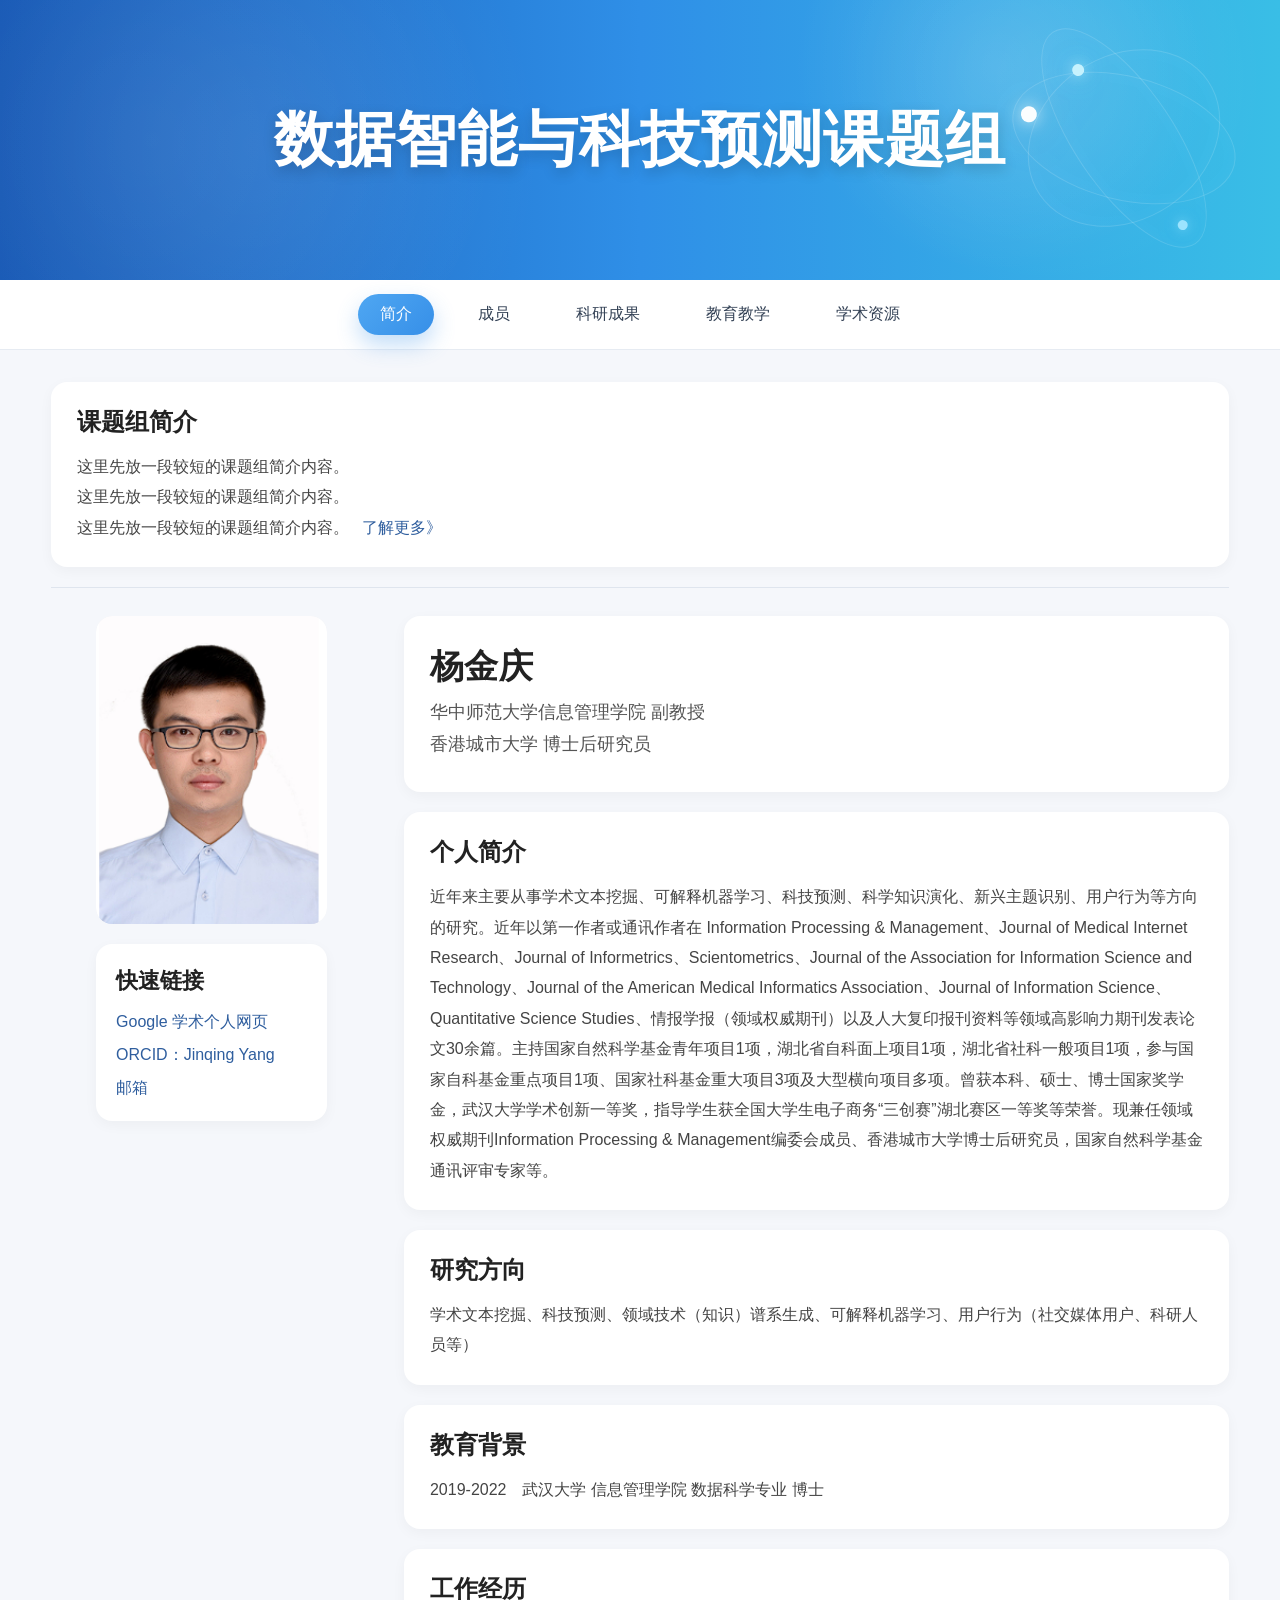
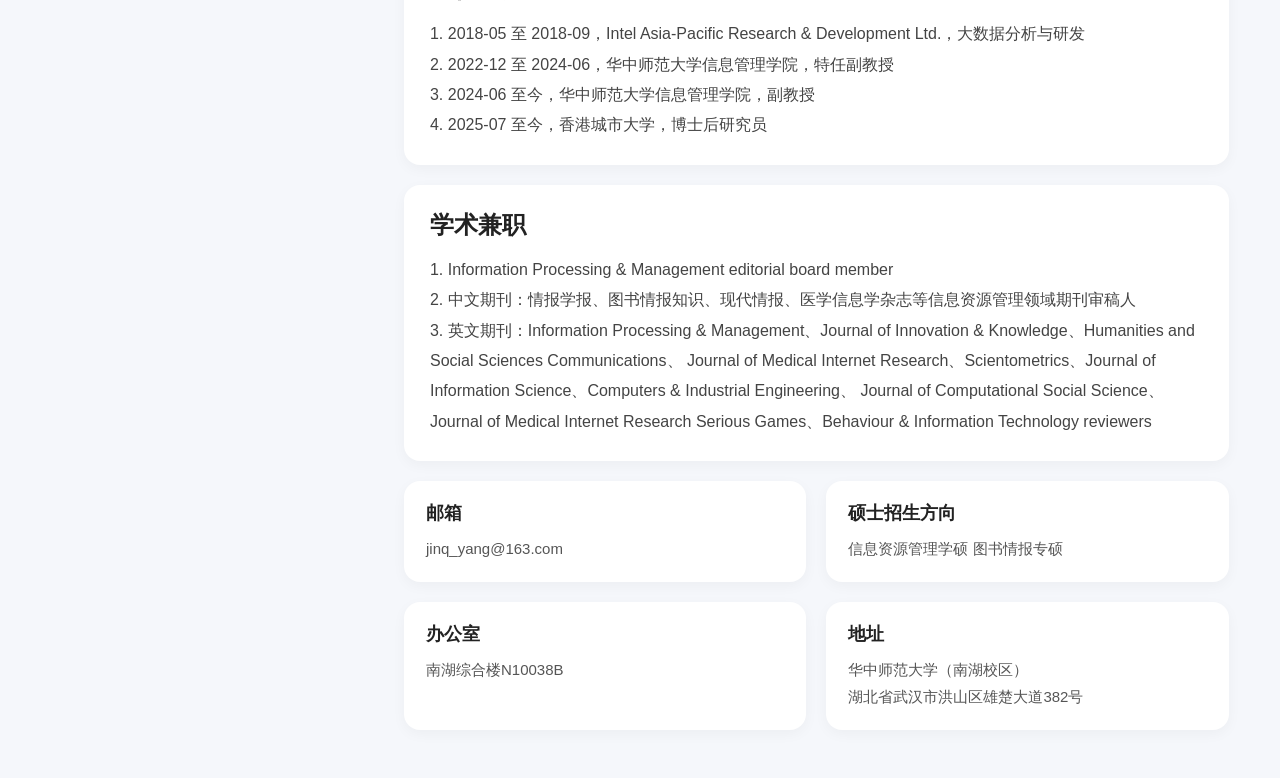
==== index.html @ ea727f75 "Add files via upload" ====
<!DOCTYPE html>
<html lang="zh-CN">
<head>
  <meta charset="UTF-8" />
  <meta name="viewport" content="width=device-width, initial-scale=1.0" />
  <title>简介 - 数据智能与科技预测课题组</title>
  <link rel="stylesheet" href="css/common.css" />
  <link rel="stylesheet" href="css/index.css" />
</head>
<body>

  <header class="site-header hero-header">
    <div class="hero-inner">
      <div class="hero-text">
        <h1>数据智能与科技预测课题组</h1>
      </div>

      <div class="hero-decoration" aria-hidden="true">
        <div class="tri-system">
          <div class="tri-core"></div>
          <div class="orbit orbit-a"></div>
          <div class="orbit orbit-b"></div>
          <div class="orbit orbit-c"></div>
          <div class="orbit-spin orbit-spin-a">
            <span class="star star-a"></span>
          </div>
          <div class="orbit-spin orbit-spin-b">
            <span class="star star-b"></span>
          </div>
          <div class="orbit-spin orbit-spin-c">
            <span class="star star-c"></span>
          </div>
        </div>
      </div>
    </div>
  </header>

  <nav class="navbar">
    <a href="index.html" class="current">简介</a>
    <a href="people.html">成员</a>
    <a href="research.html">科研成果</a>
    <a href="teaching.html">教育教学</a>
    <a href="resources.html">学术资源</a>
  </nav>

  <main class="container">

    <div class="group-intro-card hover-card">
      <h3>课题组简介</h3>
      <p>
        这里先放一段较短的课题组简介内容。<br>
        这里先放一段较短的课题组简介内容。<br>
        这里先放一段较短的课题组简介内容。
        <span class="more-link" id="openGroupIntro">了解更多》</span>
      </p>
    </div>

    <div class="intro-divider"></div>

    <section class="intro-main">
      <div class="intro-left">
        <div class="teacher-photo">
          <img src="images/yangjinqing.png" alt="杨金庆照片">
        </div>

        <div class="quick-links-card hover-card">
          <h3>快速链接</h3>
          <ul>
            <li><a href="https://scholar.google.com/citations?hl=en&user=4vcPqGYAAAAJ" target="_blank" rel="noreferrer">Google 学术个人网页</a></li>
            <li><a href="https://orcid.org/0000-0002-2228-2462" target="_blank" rel="noreferrer">ORCID：Jinqing Yang</a></li>
            <li><button type="button" class="copy-email-btn" data-email="jinq_yang@163.com">邮箱</button></li>
          </ul>
        </div>
      </div>

      <div class="intro-right">

        <div class="teacher-basic hover-card">
          <h2>杨金庆</h2>
          <p class="teacher-title">华中师范大学信息管理学院 副教授</p>
          <p class="teacher-unit">香港城市大学 博士后研究员</p>
        </div>

        <div class="info-card hover-card">
          <h3>个人简介</h3>
          <p>
            近年来主要从事学术文本挖掘、可解释机器学习、科技预测、科学知识演化、新兴主题识别、用户行为等方向的研究。近年以第一作者或通讯作者在 Information Processing &amp; Management、Journal of Medical Internet Research、Journal of Informetrics、Scientometrics、Journal of the Association for Information Science and Technology、Journal of the American Medical Informatics Association、Journal of Information Science、Quantitative Science Studies、情报学报（领域权威期刊）以及人大复印报刊资料等领域高影响力期刊发表论文30余篇。主持国家自然科学基金青年项目1项，湖北省自科面上项目1项，湖北省社科一般项目1项，参与国家自科基金重点项目1项、国家社科基金重大项目3项及大型横向项目多项。曾获本科、硕士、博士国家奖学金，武汉大学学术创新一等奖，指导学生获全国大学生电子商务“三创赛”湖北赛区一等奖等荣誉。现兼任领域权威期刊Information Processing & Management编委会成员、香港城市大学博士后研究员，国家自然科学基金通讯评审专家等。
          </p>
        </div>

        <div class="info-card hover-card">
          <h3>研究方向</h3>
          <p>学术文本挖掘、科技预测、领域技术（知识）谱系生成、可解释机器学习、用户行为（社交媒体用户、科研人员等）</p>
        </div>

        <div class="info-card hover-card">
          <h3>教育背景</h3>
          <p>2019-2022　武汉大学 信息管理学院 数据科学专业 博士</p>
        </div>

        <div class="info-card hover-card">
          <h3>工作经历</h3>
          <p>
            1. 2018-05 至 2018-09，Intel Asia-Pacific Research &amp; Development Ltd.，大数据分析与研发<br>
            2. 2022-12 至 2024-06，华中师范大学信息管理学院，特任副教授<br>
            3. 2024-06 至今，华中师范大学信息管理学院，副教授<br>
            4. 2025-07 至今，香港城市大学，博士后研究员
          </p>
        </div>

        <div class="info-card hover-card">
          <h3>学术兼职</h3>
          <p>
            1. Information Processing &amp; Management editorial board member<br>
            2. 中文期刊：情报学报、图书情报知识、现代情报、医学信息学杂志等信息资源管理领域期刊审稿人<br>
            3. 英文期刊：Information Processing &amp; Management、Journal of Innovation &amp; Knowledge、Humanities and Social Sciences Communications、
            Journal of Medical Internet Research、Scientometrics、Journal of Information Science、Computers &amp; Industrial Engineering、
            Journal of Computational Social Science、Journal of Medical Internet Research Serious Games、Behaviour &amp; Information Technology reviewers
          </p>
        </div>

        <div class="contact-grid">
          <div class="contact-box hover-card">
            <h4>邮箱</h4>
            <p><button type="button" class="copy-email-btn copy-email-inline" data-email="jinq_yang@163.com">jinq_yang@163.com</button></p>
          </div>

          <div class="contact-box hover-card">
            <h4>硕士招生方向</h4>
            <p>信息资源管理学硕 图书情报专硕</p>
          </div>

          <div class="contact-box hover-card">
            <h4>办公室</h4>
            <p>南湖综合楼N10038B</p>
          </div>

          <div class="contact-box hover-card">
            <h4>地址</h4>
            <p>华中师范大学（南湖校区）<br>湖北省武汉市洪山区雄楚大道382号</p>
          </div>
        </div>
      </div>
    </section>

  </main>

  <div class="modal-overlay" id="groupIntroModal">
    <div class="modal-box intro-modal-box">
      <button class="close-btn" id="closeGroupIntro">×</button>
      <h2>课题组介绍</h2>
      <div class="modal-content">
        <p>
          数据智能与科技预测课题组围绕学术文本挖掘、科技预测、知识演化、新兴主题识别、可解释机器学习与用户行为分析等方向开展研究，
          关注从多源科技文献、知识网络与用户行为数据中挖掘高价值模式，服务于科学知识发现、领域演化理解与前沿态势感知。
          课题组近年来在 Information Processing &amp; Management、Journal of Informetrics、Scientometrics、
          Journal of Medical Internet Research、情报学报等期刊持续发表代表性成果，并承担国家自然科学基金、
          湖北省自然科学基金、湖北省社会科学基金及多类开放基金项目，形成了较为稳定的科研方向与学生培养体系。
        </p>

        <div class="group-photo-row">
          <div class="group-photo-placeholder">照片1</div>
          <div class="group-photo-placeholder">照片2</div>
          <div class="group-photo-placeholder">照片3</div>
        </div>
      </div>
    </div>
  </div>

  <script src="js/hero-sync.js"></script>
  <script src="js/index.js"></script>
</body>
</html>
---- css/common.css ----
html {
  scroll-behavior: smooth;
}

* {
  box-sizing: border-box;
}

body {
  margin: 0;
  font-family: "Microsoft YaHei", "PingFang SC", "Helvetica Neue", Arial, sans-serif;
  background: #f5f7fb;
  color: #333;
}

/* 顶部标题区 */
.site-header.hero-header {
  position: relative;
  overflow: hidden;
  margin: 0;
  padding: 0;
  border-bottom: none;
  background:
    radial-gradient(circle at 78% 24%, rgba(255,255,255,0.12) 0%, transparent 20%),
    radial-gradient(circle at 20% 52%, rgba(255,255,255,0.06) 0%, transparent 28%),
    linear-gradient(90deg, #1658b5 0%, #2f8fe7 50%, #39bee6 100%);
}

.hero-inner {
  position: relative;
  width: min(1200px, 96%);
  margin: 0 auto;
  min-height: 280px;
  display: flex;
  align-items: center;
  justify-content: center;
  padding: 48px 56px;
  overflow: visible;
  background: transparent;
}

.hero-text {
  position: relative;
  z-index: 3;
  width: 100%;
  text-align: center;
}

.site-header.hero-header h1 {
  margin: 0;
  font-size: 60px;
  font-weight: 800;
  color: #ffffff;
  letter-spacing: 1px;
  line-height: 1.2;
  text-shadow: 0 5px 14px rgba(0, 0, 0, 0.18);
}

.hero-decoration {
  position: absolute;
  inset: 0;
  pointer-events: none;
  z-index: 2;
}

.tri-system,
.earthmoon-system,
.solar-system,
.planetary-system,
.resource-system,
.vortex-system {
  position: absolute;
  top: 14px;
  right: -64px;
  width: 360px;
  height: 248px;
  opacity: 0.98;
  filter: drop-shadow(0 18px 30px rgba(10, 52, 112, 0.18));
}

.tri-core {
  display: none;
}

.orbit,
.orbit-spin {
  position: absolute;
  left: 50%;
  top: 50%;
  transform-origin: center;
}

.orbit {
  border: 1.5px solid rgba(255, 255, 255, 0.15);
  border-radius: 50%;
  box-shadow: inset 0 0 24px rgba(255, 255, 255, 0.03);
}

.orbit-a,
.orbit-spin-a {
  width: 228px;
  height: 124px;
  margin-left: -114px;
  margin-top: -62px;
  transform: rotate(14deg);
}

.orbit-b,
.orbit-spin-b {
  width: 204px;
  height: 164px;
  margin-left: -102px;
  margin-top: -82px;
  transform: rotate(-34deg);
}

.orbit-c,
.orbit-spin-c {
  width: 256px;
  height: 100px;
  margin-left: -128px;
  margin-top: -50px;
  transform: rotate(56deg);
}

.orbit-spin-a {
  animation: orbitSpinA 11s linear infinite;
  animation-delay: var(--orbit-delay-a, 0s);
}

.orbit-spin-b {
  animation: orbitSpinB 16s linear infinite reverse;
  animation-delay: var(--orbit-delay-b, 0s);
}

.orbit-spin-c {
  animation: orbitSpinC 9s linear infinite;
  animation-delay: var(--orbit-delay-c, 0s);
}

.star {
  position: absolute;
  border-radius: 50%;
}

.star-a {
  left: 8px;
  top: calc(50% - 8px);
  width: 16px;
  height: 16px;
  background: #ffffff;
  box-shadow:
    0 0 16px rgba(255, 255, 255, 0.78),
    0 0 34px rgba(255, 255, 255, 0.36);
}

.star-b {
  left: calc(50% - 6px);
  top: -6px;
  width: 12px;
  height: 12px;
  background: #c9f4ff;
  box-shadow:
    0 0 14px rgba(201, 244, 255, 0.72),
    0 0 28px rgba(108, 220, 255, 0.34);
}

.star-c {
  right: 18px;
  top: calc(50% - 5px);
  width: 10px;
  height: 10px;
  background: #9ee4ff;
  box-shadow:
    0 0 12px rgba(158, 228, 255, 0.7),
    0 0 24px rgba(86, 195, 255, 0.28);
}

.earthmoon-orbit,
.earth-body,
.moon-orbit-spin,
.moon-orbit,
.moon-body,
.sun-body,
.earth-solar-orbit,
.earth-solar-spin,
.earth-solar-body,
.moon-solar-orbit,
.moon-solar-spin,
.moon-solar-body,
.planetary-orbit,
.planetary-spin,
.planetary-body,
.resource-orbit,
.resource-spin,
.resource-body,
.vortex-ring,
.vortex-particle {
  position: absolute;
}

.earthmoon-orbit,
.earth-solar-orbit,
.moon-orbit,
.moon-solar-orbit,
.planetary-orbit,
.resource-orbit {
  border: 1.5px solid rgba(255,255,255,0.22);
  border-radius: 50%;
  box-shadow: inset 0 0 18px rgba(255, 255, 255, 0.05);
}

.earthmoon-system {
  top: 18px;
}

.earthmoon-orbit {
  display: none;
}

.earth-body {
  left: 194px;
  top: 98px;
  width: 24px;
  height: 24px;
  border-radius: 50%;
  background: radial-gradient(circle at 35% 35%, #ffffff 0%, #edf7ff 42%, #b8d4eb 78%, #89abc7 100%);
  box-shadow:
    0 0 18px rgba(241, 248, 255, 0.34),
    0 0 34px rgba(167, 197, 223, 0.2);
}

.moon-orbit-spin {
  left: 204px;
  top: 65px;
  width: 74px;
  height: 74px;
  animation: moonAroundEarth 4.8s linear infinite;
}

.moon-orbit {
  inset: 50%;
  width: 76px;
  height: 1.5px;
  margin-left: -38px;
  margin-top: -1px;
  border: none;
  border-radius: 999px;
  background: linear-gradient(90deg, rgba(255,255,255,0.18), rgba(255,255,255,0.72), rgba(255,255,255,0.18));
  transform-origin: left center;
  box-shadow: 0 0 12px rgba(255,255,255,0.14);
}

.moon-body {
  position: absolute;
  right: -2px;
  top: calc(50% - 7px);
  width: 15px;
  height: 15px;
  border-radius: 50%;
  background: radial-gradient(circle at 30% 30%, #ffffff 0%, #f3f8ff 55%, #d6e1ee 100%);
  box-shadow:
    0 0 10px rgba(243, 248, 255, 0.3),
    0 0 18px rgba(202, 215, 231, 0.16);
}

.solar-system {
  top: 14px;
}

.sun-body {
  left: 92px;
  top: 92px;
  width: 36px;
  height: 36px;
  border-radius: 50%;
  background: radial-gradient(circle, #ffffff 0%, #f2f8ff 40%, #d6e5f4 72%, #acc4da 100%);
  box-shadow:
    0 0 24px rgba(242, 248, 255, 0.42),
    0 0 48px rgba(172, 196, 218, 0.2);
}

.earth-solar-orbit {
  left: 80px;
  top: 44px;
  width: 212px;
  height: 136px;
}

.earth-solar-spin {
  left: 186px;
  top: 112px;
  width: 2px;
  height: 2px;
  animation: earthAroundSun 9s linear infinite;
}

.earth-solar-body {
  position: absolute;
  left: -10px;
  top: -10px;
  width: 20px;
  height: 20px;
  border-radius: 50%;
  background: radial-gradient(circle at 35% 35%, #ffffff 0%, #eaf5ff 44%, #b5d3ea 100%);
  box-shadow:
    0 0 14px rgba(234, 245, 255, 0.26),
    0 0 24px rgba(181, 211, 234, 0.16);
}

.moon-solar-orbit {
  left: -24px;
  top: -24px;
  width: 48px;
  height: 48px;
}

.moon-solar-spin {
  position: absolute;
  inset: 0;
  animation: moonAroundEarth 2.7s linear infinite;
}

.moon-solar-body {
  position: absolute;
  right: -4px;
  top: calc(50% - 6px);
  width: 12px;
  height: 12px;
  border-radius: 50%;
  background: radial-gradient(circle at 30% 30%, #ffffff 0%, #f5f9ff 52%, #d7e1eb 100%);
  box-shadow: 0 0 12px rgba(245, 249, 255, 0.22);
}

.planetary-system {
  top: 14px;
}

.planetary-orbit.orbit-one {
  left: 118px;
  top: 28px;
  width: 182px;
  height: 98px;
  transform: rotate(16deg);
}

.planetary-orbit.orbit-two {
  left: 106px;
  top: 64px;
  width: 164px;
  height: 132px;
  transform: rotate(-26deg);
}

.planetary-orbit.orbit-three {
  left: 166px;
  top: 52px;
  width: 116px;
  height: 166px;
  transform: rotate(34deg);
}

.planetary-spin {
  width: 182px;
  height: 98px;
  left: 118px;
  top: 28px;
  animation: orbitOneSpin 7.8s linear infinite;
}

.planetary-spin.spin-two {
  width: 164px;
  height: 132px;
  left: 106px;
  top: 64px;
  animation: orbitTwoSpin 6.4s linear infinite reverse;
}

.planetary-spin.spin-three {
  width: 116px;
  height: 166px;
  left: 166px;
  top: 52px;
  animation: orbitThreeSpin 9.4s linear infinite;
}

.planetary-body {
  position: absolute;
  border-radius: 50%;
}

.planetary-body.body-one {
  left: -9px;
  top: calc(50% - 9px);
  width: 18px;
  height: 18px;
  background: radial-gradient(circle, #ffffff 0%, #eff6fd 48%, #bfd0e0 100%);
  box-shadow:
    0 0 14px rgba(239, 246, 253, 0.26),
    0 0 24px rgba(191, 208, 224, 0.16);
}

.planetary-body.body-two {
  left: calc(50% - 8px);
  top: -8px;
  width: 16px;
  height: 16px;
  background: radial-gradient(circle, #ffffff 0%, #f2f7fd 50%, #c8d6e4 100%);
  box-shadow:
    0 0 14px rgba(242, 247, 253, 0.24),
    0 0 22px rgba(200, 214, 228, 0.16);
}

.planetary-body.body-three {
  right: -7px;
  top: calc(50% - 7px);
  width: 14px;
  height: 14px;
  background: radial-gradient(circle, #ffffff 0%, #eef4fa 54%, #b6c8d9 100%);
  box-shadow:
    0 0 14px rgba(238, 244, 250, 0.24),
    0 0 22px rgba(182, 200, 217, 0.16);
}

.resource-system {
  top: 18px;
}

.resource-orbit {
  left: 130px;
  top: 44px;
  width: 176px;
  height: 122px;
  transform: rotate(-18deg);
}

.resource-spin {
  left: 130px;
  top: 44px;
  width: 176px;
  height: 122px;
}

.resource-spin-a {
  animation: orbitOneSpin 8.6s linear infinite;
}

.resource-spin-b {
  animation: orbitTwoSpin 6.8s linear infinite reverse;
}

.resource-body {
  position: absolute;
  border-radius: 50%;
  background: radial-gradient(circle, #ffffff 0%, #edf4fb 54%, #bfd0df 100%);
  box-shadow:
    0 0 14px rgba(237, 244, 251, 0.26),
    0 0 24px rgba(191, 208, 223, 0.16);
}

.resource-body-a {
  left: -8px;
  top: calc(50% - 8px);
  width: 16px;
  height: 16px;
}

.resource-body-b {
  right: -6px;
  top: calc(50% - 6px);
  width: 12px;
  height: 12px;
  opacity: 0.92;
}

.vortex-ring {
  border: 1.5px solid rgba(255,255,255,0.14);
  border-radius: 50%;
  transform-origin: center;
}

.vortex-ring-a {
  left: 118px;
  top: 42px;
  width: 154px;
  height: 154px;
  animation: vortexSpinA 9s linear infinite;
}

.vortex-ring-b {
  left: 138px;
  top: 62px;
  width: 114px;
  height: 114px;
  animation: vortexSpinB 6.5s linear infinite reverse;
}

.vortex-ring-c {
  left: 156px;
  top: 80px;
  width: 78px;
  height: 78px;
  animation: vortexSpinA 4.8s linear infinite;
}

.vortex-ring-d {
  left: 176px;
  top: 100px;
  width: 38px;
  height: 38px;
  animation: vortexSpinB 3.6s linear infinite reverse;
}

.vortex-particle {
  width: 10px;
  height: 10px;
  border-radius: 50%;
  background: rgba(241, 252, 255, 0.96);
  box-shadow:
    0 0 12px rgba(241, 252, 255, 0.46),
    0 0 22px rgba(112, 210, 255, 0.22);
}

.vortex-particle-a {
  left: 118px;
  top: 114px;
  animation: vortexOrbitA 6.2s linear infinite;
}

.vortex-particle-b {
  left: 198px;
  top: 42px;
  animation: vortexOrbitB 5s linear infinite;
}

.vortex-particle-c {
  left: 266px;
  top: 118px;
  animation: vortexOrbitC 7.4s linear infinite reverse;
}

.barrier {
  top: 52px;
  width: 12px;
  height: 142px;
  border-radius: 999px;
  background: linear-gradient(180deg, rgba(255,255,255,0.10), rgba(255,255,255,0.30), rgba(255,255,255,0.10));
  box-shadow: 0 0 18px rgba(180, 228, 255, 0.12);
}

.barrier-left {
  left: 176px;
}

.barrier-right {
  left: 208px;
}

.slit {
  left: 188px;
  width: 8px;
  height: 20px;
  border-radius: 999px;
  background: rgba(255,255,255,0.92);
  box-shadow: 0 0 18px rgba(255,255,255,0.34);
}

.slit-a {
  top: 88px;
}

.slit-b {
  top: 138px;
}

.source-wave {
  left: 86px;
  border: 2px solid rgba(198, 241, 255, 0.24);
  border-right: none;
  border-radius: 140px 0 0 140px;
  transform-origin: left center;
}

.source-wave-a {
  top: 84px;
  width: 72px;
  height: 54px;
  animation: sourceWave 3.6s ease-out infinite;
}

.source-wave-b {
  top: 72px;
  width: 94px;
  height: 78px;
  animation: sourceWave 3.6s ease-out infinite 0.8s;
}

.source-wave-c {
  top: 58px;
  width: 116px;
  height: 106px;
  animation: sourceWave 3.6s ease-out infinite 1.6s;
}

.fringe {
  border: 1.5px solid rgba(226, 248, 255, 0.20);
  border-left: none;
  border-radius: 0 160px 160px 0;
  transform-origin: left center;
}

.fringe-a {
  left: 198px;
  top: 64px;
  width: 62px;
  height: 62px;
  animation: fringeDrift 5.4s ease-in-out infinite;
}

.fringe-b {
  left: 198px;
  top: 52px;
  width: 96px;
  height: 86px;
  animation: fringeDrift 5.4s ease-in-out infinite 0.8s;
}

.fringe-c {
  left: 198px;
  top: 38px;
  width: 130px;
  height: 114px;
  animation: fringeDrift 5.4s ease-in-out infinite 1.6s;
}

.fringe-d {
  left: 198px;
  top: 24px;
  width: 164px;
  height: 142px;
  animation: fringeDrift 5.4s ease-in-out infinite 2.4s;
}

.particle-stream {
  width: 8px;
  height: 8px;
  border-radius: 50%;
  background: rgba(240, 252, 255, 0.95);
  box-shadow:
    0 0 12px rgba(240, 252, 255, 0.56),
    0 0 22px rgba(121, 213, 255, 0.22);
}

.particle-stream-a {
  left: 202px;
  top: 92px;
  animation: streamA 4.2s ease-in-out infinite;
}

.particle-stream-b {
  left: 202px;
  top: 142px;
  animation: streamB 4.6s ease-in-out infinite;
}

.site-header.hero-header::after {
  content: "";
  position: absolute;
  inset: 0;
  background:
    radial-gradient(circle at 82% 28%, rgba(255,255,255,0.08) 0%, transparent 20%),
    radial-gradient(circle at 12% 50%, rgba(255,255,255,0.06) 0%, transparent 30%);
  animation: heroPulse 6s ease-in-out infinite alternate;
  pointer-events: none;
  z-index: 1;
}

@keyframes orbitSpinA {
  from {
    transform: rotate(14deg);
  }
  to {
    transform: rotate(374deg);
  }
}

@keyframes orbitSpinB {
  from {
    transform: rotate(-34deg);
  }
  to {
    transform: rotate(326deg);
  }
}

@keyframes orbitSpinC {
  from {
    transform: rotate(56deg);
  }
  to {
    transform: rotate(416deg);
  }
}

@keyframes moonAroundEarth {
  from { transform: rotate(0deg); }
  to { transform: rotate(360deg); }
}

@keyframes earthAroundSun {
  from { transform: rotate(0deg) translateX(106px) rotate(0deg); }
  to { transform: rotate(360deg) translateX(106px) rotate(-360deg); }
}

@keyframes orbitOneSpin {
  from { transform: rotate(18deg); }
  to { transform: rotate(378deg); }
}

@keyframes orbitTwoSpin {
  from { transform: rotate(-24deg); }
  to { transform: rotate(336deg); }
}

@keyframes orbitThreeSpin {
  from { transform: rotate(34deg); }
  to { transform: rotate(394deg); }
}

@keyframes sourceWave {
  0% {
    opacity: 0;
    transform: scaleX(0.82) scaleY(0.86);
  }
  30% {
    opacity: 0.75;
  }
  100% {
    opacity: 0;
    transform: scaleX(1.18) scaleY(1.14);
  }
}

@keyframes vortexSpinA {
  from { transform: rotate(0deg); }
  to { transform: rotate(360deg); }
}

@keyframes vortexSpinB {
  from { transform: rotate(0deg); }
  to { transform: rotate(360deg); }
}

@keyframes vortexOrbitA {
  0% { transform: translate(0, 0) scale(1); }
  25% { transform: translate(34px, -40px) scale(1.05); }
  50% { transform: translate(78px, 0) scale(0.96); }
  75% { transform: translate(34px, 40px) scale(1.05); }
  100% { transform: translate(0, 0) scale(1); }
}

@keyframes vortexOrbitB {
  0% { transform: translate(0, 0) scale(0.92); }
  25% { transform: translate(-30px, 30px) scale(1.06); }
  50% { transform: translate(-62px, 0) scale(0.96); }
  75% { transform: translate(-30px, -30px) scale(1.06); }
  100% { transform: translate(0, 0) scale(0.92); }
}

@keyframes vortexOrbitC {
  0% { transform: translate(0, 0) scale(1); }
  25% { transform: translate(-28px, -46px) scale(1.08); }
  50% { transform: translate(-82px, 0) scale(0.94); }
  75% { transform: translate(-28px, 46px) scale(1.08); }
  100% { transform: translate(0, 0) scale(1); }
}

@keyframes fringeDrift {
  0%, 100% {
    opacity: 0.24;
    transform: translateX(0) scaleY(1);
  }
  50% {
    opacity: 0.72;
    transform: translateX(8px) scaleY(1.04);
  }
}

@keyframes streamA {
  0% {
    transform: translate(0, 0) scale(0.9);
    opacity: 0.2;
  }
  40% {
    opacity: 1;
  }
  100% {
    transform: translate(106px, -30px) scale(1.05);
    opacity: 0.1;
  }
}

@keyframes streamB {
  0% {
    transform: translate(0, 0) scale(0.9);
    opacity: 0.2;
  }
  45% {
    opacity: 1;
  }
  100% {
    transform: translate(110px, 26px) scale(1.08);
    opacity: 0.1;
  }
}

@keyframes heroPulse {
  from {
    opacity: 0.7;
    transform: scale(1);
  }
  to {
    opacity: 1;
    transform: scale(1.04);
  }
}

@media (max-width: 900px) {
  .hero-inner {
    min-height: 220px;
    padding: 36px 28px;
  }

  .site-header.hero-header h1 {
    font-size: 38px;
    line-height: 1.3;
  }

  .tri-system,
  .earthmoon-system,
  .solar-system,
  .planetary-system,
  .resource-system,
  .vortex-system {
    width: 270px;
    height: 190px;
    top: 30px;
    right: -42px;
  }
}

@media (max-width: 600px) {
  .hero-inner {
    min-height: 180px;
    padding: 28px 20px;
  }

  .site-header.hero-header h1 {
    font-size: 28px;
  }

  .tri-system,
  .earthmoon-system,
  .solar-system,
  .planetary-system,
  .resource-system,
  .vortex-system {
    width: 180px;
    height: 132px;
    top: 30px;
    right: -22px;
    opacity: 0.82;
  }
}

/* 顶部导航栏 */
.navbar {
  position: sticky;
  top: 0;
  z-index: 100;
  display: flex;
  justify-content: center;
  gap: 22px;
  flex-wrap: wrap;
  padding: 14px 20px;
  background: rgba(255, 255, 255, 0.92);
  backdrop-filter: blur(10px);
  border-bottom: 1px solid #e6ebf2;
}

.navbar a {
  text-decoration: none;
  color: #334155;
  font-size: 16px;
  font-weight: 500;
  padding: 10px 22px;
  border-radius: 999px;
  transition: transform 0.2s ease, background 0.24s ease, color 0.24s ease, box-shadow 0.24s ease;
}

.navbar a:hover {
  background: linear-gradient(135deg, #dff1ff 0%, #c7e6ff 100%);
  color: #2d87df;
  box-shadow: 0 8px 18px rgba(45, 135, 223, 0.2);
  transform: translateY(-1px);
}

.navbar a.current {
  background: linear-gradient(135deg, #4fa7f2 0%, #368fe8 100%);
  color: white;
  box-shadow: 0 10px 22px rgba(54, 143, 232, 0.3);
}

/* 主内容容器 */
.container {
  width: min(1200px, 92%);
  margin: 32px auto 48px;
}

/* 通用标题 */
section h2 {
  letter-spacing: 0.3px;
}

/* 通用卡片辅助 */
.card-style {
  background: white;
  border-radius: 16px;
  box-shadow: 0 4px 14px rgba(0, 0, 0, 0.04);
}

a {
  color: inherit;
}

p {
  word-break: break-word;
}

@media (max-width: 900px) {
  .site-header {
    padding: 36px 16px 20px;
  }

  .site-header h1 {
    font-size: 40px;
    line-height: 1.3;
  }

  .navbar {
    gap: 8px;
    padding: 10px 12px;
  }

  .navbar a {
    font-size: 15px;
    padding: 8px 14px;
  }

  .container {
    width: 94%;
    margin: 24px auto 36px;
  }
}

@media (max-width: 600px) {
  .site-header h1 {
    font-size: 30px;
  }

  .navbar {
    justify-content: flex-start;
  }
}

.hover-card {
  transition: transform 0.22s ease, box-shadow 0.22s ease;
}

.hover-card:hover {
  transform: translateY(-4px);
  box-shadow: 0 10px 24px rgba(0, 0, 0, 0.08);
}
---- css/index.css ----
.group-intro-card {
  background: white;
  border-radius: 16px;
  padding: 24px 26px;
  margin-bottom: 20px;
  box-shadow: 0 4px 14px rgba(0, 0, 0, 0.04);
}

.group-intro-card h3 {
  margin-top: 0;
  margin-bottom: 14px;
  font-size: 24px;
  color: #222;
}

.group-intro-card p {
  margin: 0;
  font-size: 16px;
  line-height: 1.9;
  color: #444;
}

.more-link {
  color: #2f5e9e;
  cursor: pointer;
  font-weight: 500;
  margin-left: 8px;
}

.more-link:hover {
  text-decoration: underline;
}

.intro-divider {
  height: 1px;
  background: #dfe5ee;
  margin: 0 0 28px;
}

.intro-main {
  display: flex;
  gap: 32px;
  align-items: flex-start;
}

.intro-left {
  width: 28%;
}

.teacher-photo {
  width: 72%;
  aspect-ratio: 3 / 4;
  background: #e9edf3;
  border-radius: 16px;
  display: flex;
  align-items: center;
  justify-content: center;
  color: #666;
  font-size: 18px;
  font-weight: 500;
  margin: 0 auto 20px;
}

.quick-links-card {
  width: 72%;
  margin: 0 auto;
  background: white;
  border-radius: 16px;
  padding: 22px 20px;
  box-shadow: 0 4px 14px rgba(0, 0, 0, 0.04);
}

.quick-links-card h3 {
  margin-top: 0;
  margin-bottom: 16px;
  font-size: 22px;
  color: #222;
}

.quick-links-card ul {
  list-style: none;
  padding: 0;
  margin: 0;
}

.quick-links-card li {
  margin-bottom: 12px;
}

.quick-links-card li:last-child {
  margin-bottom: 0;
}

.quick-links-card a {
  text-decoration: none;
  color: #2f5e9e;
  font-size: 16px;
}

.quick-links-card a:hover {
  text-decoration: underline;
}

.copy-email-btn {
  border: none;
  background: none;
  padding: 0;
  font: inherit;
  color: #2f5e9e;
  cursor: pointer;
  text-align: left;
}

.copy-email-btn:hover {
  text-decoration: underline;
}

.copy-email-btn.copied {
  color: #1d7fe0;
}

.copy-email-inline {
  color: #555;
}

.intro-right {
  width: 72%;
}

.teacher-basic {
  background: white;
  border-radius: 16px;
  padding: 28px 26px;
  margin-bottom: 20px;
  box-shadow: 0 4px 14px rgba(0, 0, 0, 0.04);
}

.teacher-basic h2 {
  margin: 0 0 10px;
  font-size: 34px;
  color: #222;
}

.teacher-title,
.teacher-unit {
  margin: 8px 0;
  font-size: 18px;
  color: #555;
}

.info-card {
  background: white;
  border-radius: 16px;
  padding: 24px 26px;
  margin-bottom: 20px;
  box-shadow: 0 4px 14px rgba(0, 0, 0, 0.04);
}

.info-card h3 {
  margin-top: 0;
  margin-bottom: 14px;
  font-size: 24px;
  color: #222;
  display: flex;
  align-items: center;
  gap: 12px;
}

.icon-placeholder {
  display: inline-flex;
  align-items: center;
  justify-content: center;
  width: 48px;
  height: 28px;
  border-radius: 999px;
  background: #e9edf3;
  color: #666;
  font-size: 12px;
  font-weight: 500;
}

.info-card p {
  margin: 0;
  font-size: 16px;
  line-height: 1.9;
  color: #444;
}

.contact-grid {
  display: grid;
  grid-template-columns: repeat(2, 1fr);
  gap: 20px;
}

.contact-box {
  background: white;
  border-radius: 16px;
  padding: 20px 22px;
  box-shadow: 0 4px 14px rgba(0, 0, 0, 0.04);
}

.contact-box h4 {
  margin: 0 0 10px;
  font-size: 18px;
  color: #222;
}

.contact-box p {
  margin: 0;
  font-size: 15px;
  color: #555;
  line-height: 1.8;
}

/* éŽ®î„€ä» å¨´î†¼å§©éå Ÿç‰ */
.hover-card {
  transition: transform 0.22s ease, box-shadow 0.22s ease;
}

.hover-card:hover {
  transform: translateY(-4px);
  box-shadow: 0 10px 24px rgba(0, 0, 0, 0.08);
}

/* æ££æ ­ã€‰å¯®åœ­ç¥ */
.modal-overlay {
  position: fixed;
  inset: 0;
  background: rgba(0, 0, 0, 0.45);
  display: none;
  justify-content: center;
  align-items: center;
  z-index: 999;
}

.modal-overlay.show {
  display: flex;
}

.modal-box {
  background: white;
  border-radius: 18px;
  position: relative;
}

.close-btn {
  position: absolute;
  top: 12px;
  right: 16px;
  border: none;
  background: none;
  font-size: 30px;
  color: #666;
  cursor: pointer;
}

.close-btn:hover {
  color: #111;
}

.intro-modal-box {
  width: 92%;
  max-width: 980px;
  max-height: 85vh;
  overflow-y: auto;
  background: white;
  border-radius: 18px;
  padding: 36px 34px;
  position: relative;
  box-shadow: 0 12px 30px rgba(0, 0, 0, 0.15);
}

.intro-modal-box h2 {
  margin: 0 0 16px;
  font-size: 28px;
  color: #222;
}

.intro-modal-box .modal-content p {
  margin: 0;
  font-size: 16px;
  line-height: 1.9;
  color: #444;
}

@media (max-width: 900px) {
  .intro-main {
    flex-direction: column;
  }

  .intro-left,
  .intro-right {
    width: 100%;
  }

  .teacher-photo,
  .quick-links-card {
    width: 60%;
  }

  .contact-grid {
    grid-template-columns: 1fr;
  }
}

.group-photo-row {
  display: grid;
  grid-template-columns: repeat(3, 1fr);
  gap: 18px;
  margin-top: 28px;
}

.group-photo-placeholder {
  aspect-ratio: 4 / 3;
  background: #e9edf3;
  border-radius: 14px;
  display: flex;
  align-items: center;
  justify-content: center;
  color: #666;
  font-size: 15px;
  font-weight: 500;
}

@media (max-width: 900px) {
  .group-photo-row {
    grid-template-columns: 1fr;
  }
}

.teacher-photo img {
  width: 100%;
  height: 100%;
  object-fit: cover;
  border-radius: 16px;
}
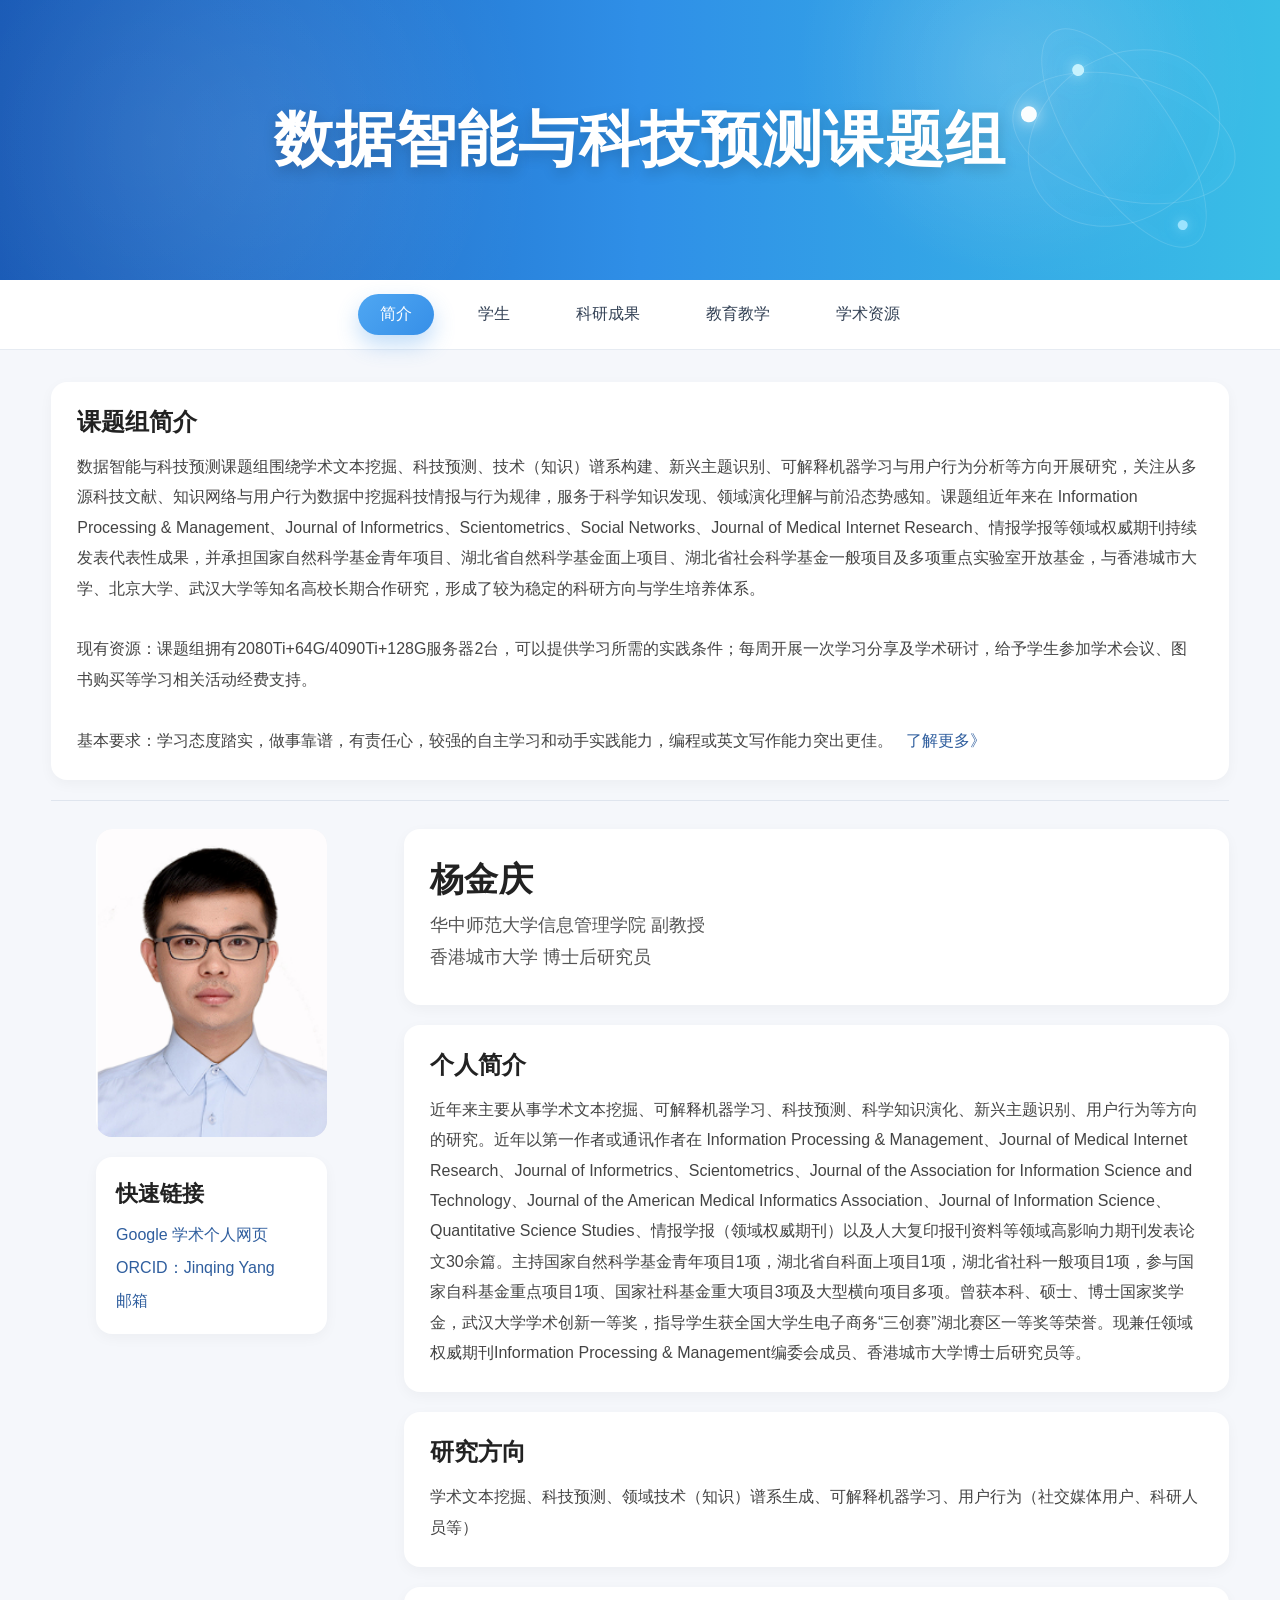
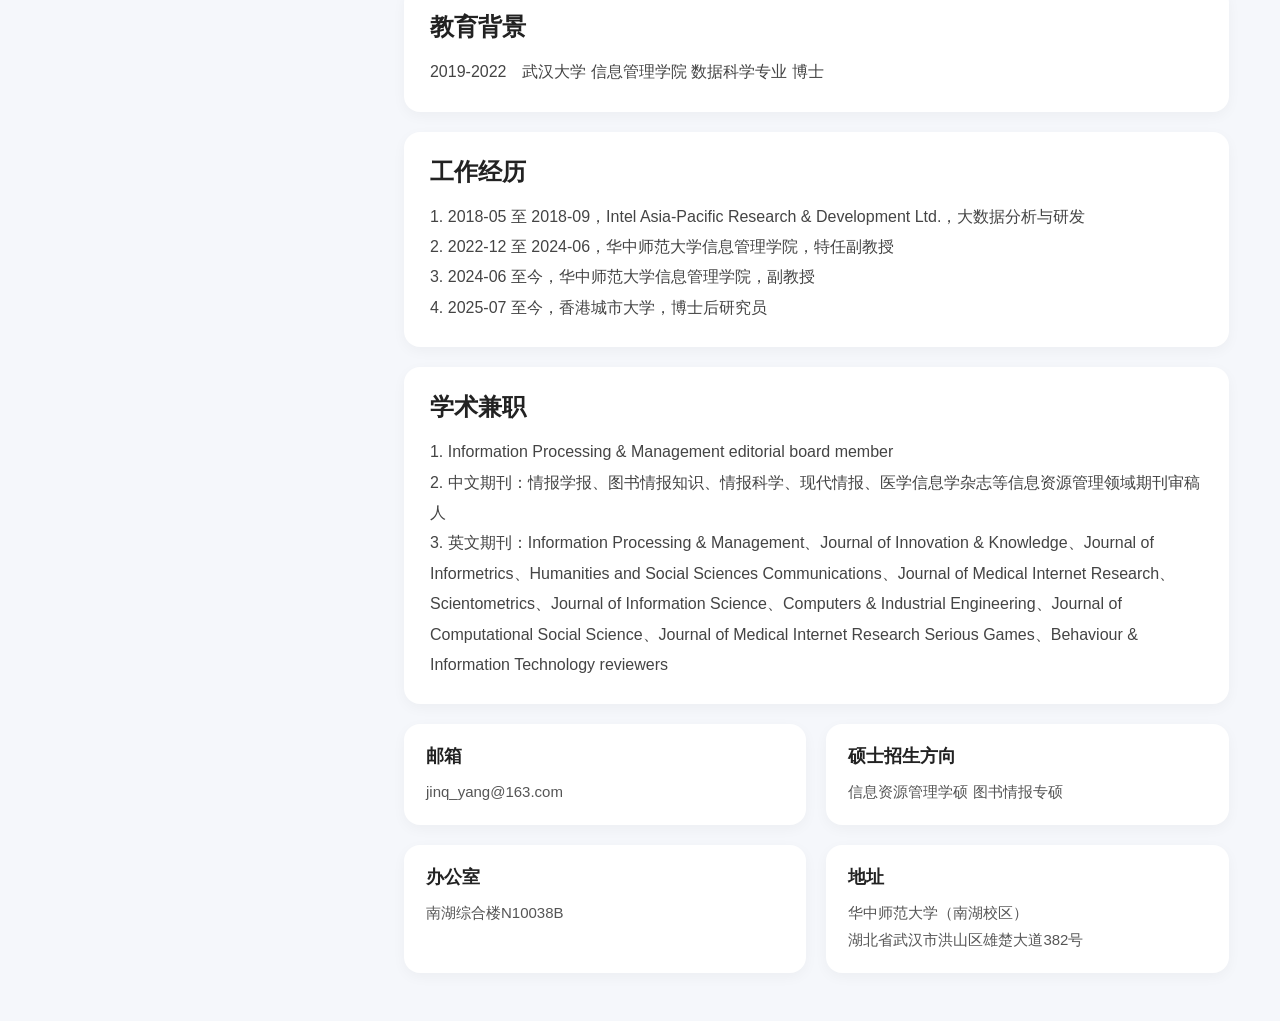
==== commit f34b2543: "Add files via upload" ====
--- a/index.html
+++ b/index.html
@@ -37,7 +37,7 @@
 
   <nav class="navbar">
     <a href="index.html" class="current">简介</a>
-    <a href="people.html">成员</a>
+    <a href="people.html">学生</a>
     <a href="research.html">科研成果</a>
     <a href="teaching.html">教育教学</a>
     <a href="resources.html">学术资源</a>
@@ -48,9 +48,9 @@
     <div class="group-intro-card hover-card">
       <h3>课题组简介</h3>
       <p>
-        这里先放一段较短的课题组简介内容。<br>
-        这里先放一段较短的课题组简介内容。<br>
-        这里先放一段较短的课题组简介内容。
+        数据智能与科技预测课题组围绕学术文本挖掘、科技预测、技术（知识）谱系构建、新兴主题识别、可解释机器学习与用户行为分析等方向开展研究，关注从多源科技文献、知识网络与用户行为数据中挖掘科技情报与行为规律，服务于科学知识发现、领域演化理解与前沿态势感知。课题组近年来在 Information Processing &amp; Management、Journal of Informetrics、Scientometrics、Social Networks、Journal of Medical Internet Research、情报学报等领域权威期刊持续发表代表性成果，并承担国家自然科学基金青年项目、湖北省自然科学基金面上项目、湖北省社会科学基金一般项目及多项重点实验室开放基金，与香港城市大学、北京大学、武汉大学等知名高校长期合作研究，形成了较为稳定的科研方向与学生培养体系。<br><br>
+        现有资源：课题组拥有2080Ti+64G/4090Ti+128G服务器2台，可以提供学习所需的实践条件；每周开展一次学习分享及学术研讨，给予学生参加学术会议、图书购买等学习相关活动经费支持。<br><br>
+        基本要求：学习态度踏实，做事靠谱，有责任心，较强的自主学习和动手实践能力，编程或英文写作能力突出更佳。
         <span class="more-link" id="openGroupIntro">了解更多》</span>
       </p>
     </div>
@@ -84,7 +84,7 @@
         <div class="info-card hover-card">
           <h3>个人简介</h3>
           <p>
-            近年来主要从事学术文本挖掘、可解释机器学习、科技预测、科学知识演化、新兴主题识别、用户行为等方向的研究。近年以第一作者或通讯作者在 Information Processing &amp; Management、Journal of Medical Internet Research、Journal of Informetrics、Scientometrics、Journal of the Association for Information Science and Technology、Journal of the American Medical Informatics Association、Journal of Information Science、Quantitative Science Studies、情报学报（领域权威期刊）以及人大复印报刊资料等领域高影响力期刊发表论文30余篇。主持国家自然科学基金青年项目1项，湖北省自科面上项目1项，湖北省社科一般项目1项，参与国家自科基金重点项目1项、国家社科基金重大项目3项及大型横向项目多项。曾获本科、硕士、博士国家奖学金，武汉大学学术创新一等奖，指导学生获全国大学生电子商务“三创赛”湖北赛区一等奖等荣誉。现兼任领域权威期刊Information Processing & Management编委会成员、香港城市大学博士后研究员，国家自然科学基金通讯评审专家等。
+            近年来主要从事学术文本挖掘、可解释机器学习、科技预测、科学知识演化、新兴主题识别、用户行为等方向的研究。近年以第一作者或通讯作者在 Information Processing &amp; Management、Journal of Medical Internet Research、Journal of Informetrics、Scientometrics、Journal of the Association for Information Science and Technology、Journal of the American Medical Informatics Association、Journal of Information Science、Quantitative Science Studies、情报学报（领域权威期刊）以及人大复印报刊资料等领域高影响力期刊发表论文30余篇。主持国家自然科学基金青年项目1项，湖北省自科面上项目1项，湖北省社科一般项目1项，参与国家自科基金重点项目1项、国家社科基金重大项目3项及大型横向项目多项。曾获本科、硕士、博士国家奖学金，武汉大学学术创新一等奖，指导学生获全国大学生电子商务“三创赛”湖北赛区一等奖等荣誉。现兼任领域权威期刊Information Processing & Management编委会成员、香港城市大学博士后研究员等。
           </p>
         </div>
 
@@ -112,10 +112,8 @@
           <h3>学术兼职</h3>
           <p>
             1. Information Processing &amp; Management editorial board member<br>
-            2. 中文期刊：情报学报、图书情报知识、现代情报、医学信息学杂志等信息资源管理领域期刊审稿人<br>
-            3. 英文期刊：Information Processing &amp; Management、Journal of Innovation &amp; Knowledge、Humanities and Social Sciences Communications、
-            Journal of Medical Internet Research、Scientometrics、Journal of Information Science、Computers &amp; Industrial Engineering、
-            Journal of Computational Social Science、Journal of Medical Internet Research Serious Games、Behaviour &amp; Information Technology reviewers
+            2. 中文期刊：情报学报、图书情报知识、情报科学、现代情报、医学信息学杂志等信息资源管理领域期刊审稿人<br>
+            3. 英文期刊：Information Processing &amp; Management、Journal of Innovation &amp; Knowledge、Journal of Informetrics、Humanities and Social Sciences Communications、Journal of Medical Internet Research、Scientometrics、Journal of Information Science、Computers &amp; Industrial Engineering、Journal of Computational Social Science、Journal of Medical Internet Research Serious Games、Behaviour &amp; Information Technology reviewers
           </p>
         </div>
 
@@ -148,20 +146,16 @@
   <div class="modal-overlay" id="groupIntroModal">
     <div class="modal-box intro-modal-box">
       <button class="close-btn" id="closeGroupIntro">×</button>
-      <h2>课题组介绍</h2>
+      <h2>课题组科研活动图集</h2>
       <div class="modal-content">
         <p>
-          数据智能与科技预测课题组围绕学术文本挖掘、科技预测、知识演化、新兴主题识别、可解释机器学习与用户行为分析等方向开展研究，
-          关注从多源科技文献、知识网络与用户行为数据中挖掘高价值模式，服务于科学知识发现、领域演化理解与前沿态势感知。
-          课题组近年来在 Information Processing &amp; Management、Journal of Informetrics、Scientometrics、
-          Journal of Medical Internet Research、情报学报等期刊持续发表代表性成果，并承担国家自然科学基金、
-          湖北省自然科学基金、湖北省社会科学基金及多类开放基金项目，形成了较为稳定的科研方向与学生培养体系。
+          这里展示课题组学习分享、学术研讨、会议交流与科研合作等活动图集。当前可先放置活动照片，后续补充真实图片后即可作为课题组科研活动展示窗口。
         </p>
 
         <div class="group-photo-row">
-          <div class="group-photo-placeholder">照片1</div>
-          <div class="group-photo-placeholder">照片2</div>
-          <div class="group-photo-placeholder">照片3</div>
+          <div class="group-photo-placeholder">学习分享</div>
+          <div class="group-photo-placeholder">学术研讨</div>
+          <div class="group-photo-placeholder">会议交流</div>
         </div>
       </div>
     </div>
--- a/css/common.css
+++ b/css/common.css
@@ -977,7 +977,35 @@
   transition: transform 0.22s ease, box-shadow 0.22s ease;
 }
 
-.hover-card:hover {
-  transform: translateY(-4px);
-  box-shadow: 0 10px 24px rgba(0, 0, 0, 0.08);
-}
+.hover-card:hover {
+  transform: translateY(-4px);
+  box-shadow: 0 10px 24px rgba(0, 0, 0, 0.08);
+}
+
+.hero-char {
+  display: inline-block;
+}
+
+.gallery-grid {
+  display: grid;
+  gap: 16px;
+  margin-top: 18px;
+}
+
+.gallery-item {
+  padding: 18px;
+  border-radius: 18px;
+  background: #f6f9fe;
+}
+
+.gallery-item h4 {
+  margin: 0 0 10px;
+  color: #173f78;
+}
+
+.gallery-item p,
+.gallery-empty {
+  margin: 0;
+  line-height: 1.8;
+  color: #50627c;
+}
--- a/css/index.css
+++ b/css/index.css
@@ -55,6 +55,7 @@
   display: flex;
   align-items: center;
   justify-content: center;
+  overflow: hidden;
   color: #666;
   font-size: 18px;
   font-weight: 500;
@@ -332,5 +333,7 @@
   width: 100%;
   height: 100%;
   object-fit: cover;
-  border-radius: 16px;
-}
+  object-position: center center;
+  transform: scale(1.08) translateX(7px);
+  border-radius: 16px;
+}
